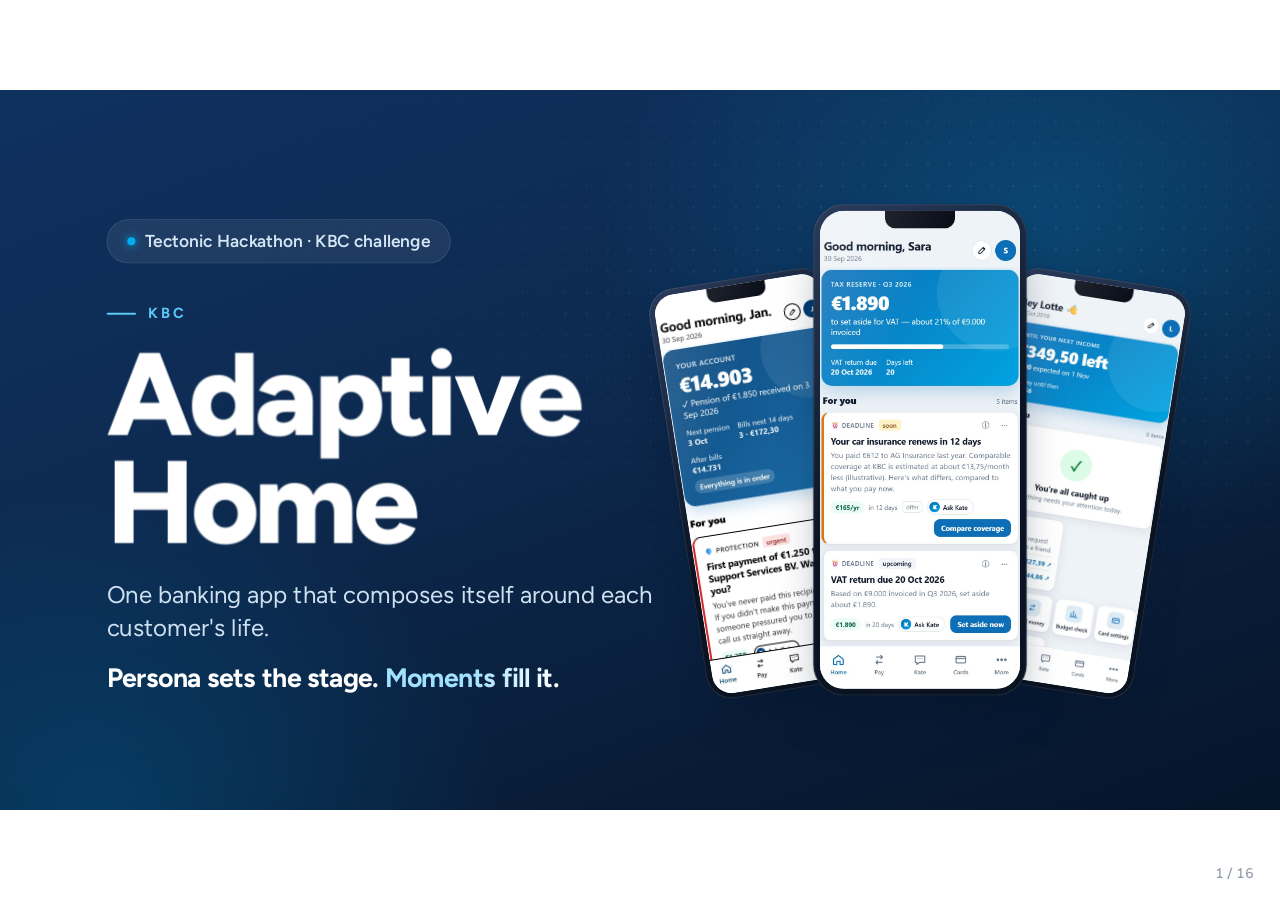
==== presentation/index.html @ 0b3cc066 "Add presentation deck Co-Authored-By: Claude Sonnet 5.5 <noreply@anthropic.com>" ====
<!doctype html>
<html lang="en">
<head>
<meta charset="utf-8">
<meta name="viewport" content="width=device-width, initial-scale=1">
<title>KBC Adaptive Home · Pitch</title>
<link rel="preconnect" href="https://fonts.googleapis.com">
<link rel="preconnect" href="https://fonts.gstatic.com" crossorigin>
<link href="https://fonts.googleapis.com/css2?family=Figtree:wght@400;500;600;700;800&display=swap" rel="stylesheet">
<style>
/* =====================================================================
   DESIGN TOKENS — change these first when re-theming the deck
   ===================================================================== */
@property --hue { syntax: '<number>'; inherits: true; initial-value: 265; }
:root {
  --bg: #07060d;
  --ink: #f5f3ff;
  --muted: #a6a1c2;
  --line: rgba(255,255,255,.10);
  --panel: rgba(255,255,255,.05);
  --accent: hsl(var(--hue) 95% 68%);
  --accent-2: hsl(calc(var(--hue) + 70) 95% 65%);
  --grad: linear-gradient(100deg, var(--accent), var(--accent-2));
  --display: 'Space Grotesk', 'Segoe UI', system-ui, sans-serif;
  --body: 'Inter', 'Segoe UI', system-ui, sans-serif;
  --ease: cubic-bezier(.16,1,.3,1);        /* expo-out: fast start, silky landing */
  --ease-io: cubic-bezier(.65,0,.35,1);
  --hue: 265;
  transition: --hue 1.4s var(--ease);
}
* { box-sizing: border-box; margin: 0; }
html, body { height: 100%; background: var(--bg); color: var(--ink); overflow: hidden; }
body { font-family: var(--body); -webkit-font-smoothing: antialiased; }

/* =====================================================================
   STAGE — fixed 1920×1080 canvas scaled to fit any screen/projector
   ===================================================================== */
.stage {
  position: absolute; left: 50%; top: 50%; width: 1920px; height: 1080px;
  transform: translate(-50%, -50%) scale(var(--s, 1)); transform-origin: center;
  overflow: hidden;
}

/* Ambient background: drifting aurora blobs + grid, tinted by --hue */
.bg { position: absolute; inset: 0; overflow: hidden; pointer-events: none; }
.blob { position: absolute; width: 1100px; height: 1100px; border-radius: 50%; filter: blur(40px); opacity: .55; mix-blend-mode: screen; }
.blob.b1 { background: radial-gradient(circle, hsl(var(--hue) 90% 55% / .7), transparent 62%); left: -250px; top: -350px; animation: drift1 22s ease-in-out infinite alternate; }
.blob.b2 { background: radial-gradient(circle, hsl(calc(var(--hue) + 70) 90% 55% / .55), transparent 62%); right: -300px; bottom: -400px; animation: drift2 26s ease-in-out infinite alternate; }
.blob.b3 { background: radial-gradient(circle, hsl(calc(var(--hue) - 50) 90% 60% / .35), transparent 60%); left: 40%; top: 30%; width: 800px; height: 800px; animation: drift3 30s ease-in-out infinite alternate; }
@keyframes drift1 { to { transform: translate(380px, 260px) scale(1.15); } }
@keyframes drift2 { to { transform: translate(-420px, -200px) scale(1.2); } }
@keyframes drift3 { to { transform: translate(-500px, 180px) scale(.8); } }
.grid-lines {
  position: absolute; inset: -2px;
  background-image: linear-gradient(var(--line) 1px, transparent 1px), linear-gradient(90deg, var(--line) 1px, transparent 1px);
  background-size: 96px 96px;
  mask-image: radial-gradient(ellipse at center, #000 20%, transparent 75%);
  opacity: .5;
}
.grain { position: absolute; inset: 0; opacity: .07; background-image: url("data:image/svg+xml,%3Csvg xmlns='http://www.w3.org/2000/svg' width='160' height='160'%3E%3Cfilter id='n'%3E%3CfeTurbulence type='fractalNoise' baseFrequency='.9' numOctaves='3'/%3E%3C/filter%3E%3Crect width='100%25' height='100%25' filter='url(%23n)'/%3E%3C/svg%3E"); }

/* =====================================================================
   SLIDES + SLIDE TRANSITIONS  (data-transition="zoom|slide|rise|flip|fade")
   ===================================================================== */
.slide {
  position: absolute; inset: 0; padding: 120px 160px;
  display: flex; flex-direction: column; justify-content: center;
  opacity: 0; visibility: hidden; pointer-events: none;
  transform: var(--future); filter: blur(8px);
  transition: opacity .9s var(--ease), transform 1.1s var(--ease), filter .9s var(--ease), visibility 0s linear 1.1s;
  --past: scale(.92); --future: scale(1.08);
}
.slide.past { transform: var(--past); }
.slide.active { opacity: 1; visibility: visible; pointer-events: auto; transform: none; filter: none; transition-delay: 0s; }
.slide[data-transition="slide"] { --past: translateX(-25%); --future: translateX(25%); }
.slide[data-transition="rise"]  { --past: translateY(-18%); --future: translateY(18%); }
.slide[data-transition="flip"]  { --past: perspective(2400px) rotateY(55deg); --future: perspective(2400px) rotateY(-55deg); }
.slide[data-transition="fade"]  { --past: none; --future: none; filter: none; }
.slide.center { align-items: center; text-align: center; }

/* =====================================================================
   ELEMENT ENTRANCES
   data-anim="up|down|left|right|zoom|pop|blur|flip|fade"   data-delay="ms"
   data-stagger="ms" on a parent staggers its direct children
   data-step="1..n" reveals on next key press (build steps)
   ===================================================================== */
[data-anim], [data-step] {
  transition: opacity .9s var(--ease), transform 1s var(--ease), filter .9s var(--ease);
  --from: translateY(50px);
}
[data-anim="up"]    { --from: translateY(70px); }
[data-anim="down"]  { --from: translateY(-70px); }
[data-anim="left"]  { --from: translateX(-110px); }
[data-anim="right"] { --from: translateX(110px); }
[data-anim="zoom"]  { --from: scale(.6); }
[data-anim="pop"]   { --from: scale(.3) rotate(-10deg); transition-timing-function: cubic-bezier(.34,1.56,.64,1); }
[data-anim="flip"]  { --from: perspective(900px) rotateX(75deg); transform-origin: 50% 100%; }
[data-anim="fade"]  { --from: none; }
[data-anim="blur"]  { --from: scale(1.15); --blur: blur(24px); }
.slide:not(.active) [data-anim], .slide:not(.active) [data-step], [data-step]:not(.shown) {
  opacity: 0; transform: var(--from); filter: var(--blur, none); transition-delay: 0ms;
}
.slide.active [data-anim] { transition-delay: calc(var(--d, 0ms) + 250ms); }
.slide.active [data-step].shown { transition-delay: var(--d, 0ms); }

/* data-split: per-letter cascade for hero headlines */
[data-split] .word { display: inline-block; white-space: nowrap; }
[data-split] .char { display: inline-block; }
.slide:not(.active) [data-split] .char { opacity: 0; }
.slide.active [data-split] .char { animation: charIn 1s var(--ease) both; animation-delay: calc(var(--i) * 32ms + var(--d, 0ms) + 250ms); }
@keyframes charIn { from { opacity: 0; transform: translateY(.6em) rotateX(-80deg) scale(.9); filter: blur(10px); } }

/* SVG line drawing: <svg class="draw"> paths with pathLength="1" */
.draw path, .draw line, .draw circle { stroke-dasharray: 1; stroke-dashoffset: 1; transition: stroke-dashoffset 1.8s var(--ease-io) calc(var(--d, 0ms) + 400ms); }
.slide.active .draw path, .slide.active .draw line, .slide.active .draw circle { stroke-dashoffset: 0; }

/* =====================================================================
   TYPOGRAPHY + COMPONENTS
   ===================================================================== */
h1, h2, h3, .mega { font-family: var(--display); letter-spacing: -.035em; line-height: .95; font-weight: 700; }
.mega { font-size: 230px; }
h1 { font-size: 150px; }
h2 { font-size: 104px; }
h3 { font-size: 44px; letter-spacing: -.02em; line-height: 1.1; }
.lead { font-size: 42px; line-height: 1.35; color: var(--muted); max-width: 1300px; margin-top: 40px; }
.kicker { font: 600 26px/1 var(--body); letter-spacing: .28em; text-transform: uppercase; color: var(--accent); margin-bottom: 40px; }
.grad { background: var(--grad); -webkit-background-clip: text; background-clip: text; color: transparent; }
.shine { background: linear-gradient(100deg, var(--accent) 20%, #fff 40%, var(--accent-2) 60%); background-size: 250% 100%; -webkit-background-clip: text; background-clip: text; color: transparent; animation: shine 5s linear infinite; }
@keyframes shine { to { background-position: -250% 0; } }
.chip { display: inline-flex; align-items: center; gap: 14px; padding: 16px 30px; border: 1px solid var(--line); border-radius: 999px; background: var(--panel); backdrop-filter: blur(10px); font-size: 26px; color: var(--muted); }
.chip .dot { width: 12px; height: 12px; border-radius: 50%; background: var(--accent); box-shadow: 0 0 20px var(--accent); animation: pulse 1.6s ease-in-out infinite; }
@keyframes pulse { 50% { transform: scale(.6); opacity: .5; } }
.row { display: flex; gap: 48px; margin-top: 80px; }
.card {
  flex: 1; padding: 56px 52px; border-radius: 36px; background: linear-gradient(160deg, rgba(255,255,255,.08), rgba(255,255,255,.02));
  border: 1px solid var(--line); backdrop-filter: blur(14px); position: relative; overflow: hidden;
}
.card .icon { font-size: 72px; margin-bottom: 36px; display: block; }
.card p { font-size: 30px; color: var(--muted); line-height: 1.4; margin-top: 18px; }
.card::after { content: ''; position: absolute; inset: 0; background: radial-gradient(600px circle at var(--mx, 50%) var(--my, 0%), hsl(var(--hue) 90% 70% / .16), transparent 45%); pointer-events: none; }
.stat { flex: 1; }
.stat .num { font: 700 150px/1 var(--display); letter-spacing: -.04em; }
.stat .label { font-size: 30px; color: var(--muted); margin-top: 20px; }
.float { animation: float 6s ease-in-out infinite; }
@keyframes float { 50% { transform: translateY(-22px); } }
.hint { position: absolute; bottom: 60px; left: 50%; transform: translateX(-50%); font-size: 22px; color: var(--muted); opacity: .6; letter-spacing: .1em; }
.hint kbd, .demo-side kbd { font: 600 20px var(--body); padding: 4px 12px; border-radius: 8px; border: 1px solid var(--line); background: var(--panel); }
.notes { display: none; }  /* presenter notes — shown in the N window only */

/* Chrome: progress bar + counter */
.progress { position: fixed; left: 0; bottom: 0; height: 4px; width: calc(var(--p, 0) * 100%); background: var(--grad); box-shadow: 0 0 18px var(--accent); transition: width .8s var(--ease); z-index: 10; }
.counter { position: fixed; right: 26px; bottom: 18px; font: 500 14px var(--body); color: var(--muted); opacity: .6; z-index: 10; font-variant-numeric: tabular-nums; }

/* =====================================================================
   DEMO: mock webshop inside a browser frame
   ===================================================================== */
.demo-layout { display: grid; grid-template-columns: 520px 1fr; gap: 80px; align-items: center; height: 100%; }
.demo-side h2 { font-size: 88px; }
.steps-list { list-style: none; padding: 0; margin: 56px 0; display: grid; gap: 22px; counter-reset: s; }
.steps-list li { counter-increment: s; font-size: 30px; color: var(--muted); display: flex; align-items: center; gap: 20px; transition: color .4s, transform .5s var(--ease); }
.steps-list li::before { content: counter(s); width: 50px; height: 50px; border-radius: 50%; display: grid; place-items: center; border: 1px solid var(--line); font-size: 22px; transition: all .4s; }
.steps-list li.on { color: var(--ink); transform: translateX(14px); }
.steps-list li.on::before { background: var(--grad); border-color: transparent; color: #000; box-shadow: 0 0 30px var(--accent); }
.steps-list li.done::before { content: '✓'; background: var(--panel); color: var(--accent); }
.demo-btns { display: flex; gap: 18px; }
.btn { font: 600 26px var(--body); padding: 20px 34px; border-radius: 18px; border: 1px solid var(--line); background: var(--panel); color: var(--ink); cursor: pointer; transition: transform .2s, background .2s; }
.btn:hover { transform: translateY(-2px); background: rgba(255,255,255,.1); }
.btn.primary { background: var(--grad); color: #0b0716; border: 0; }
.fake-cursor { position: absolute; left: 0; top: 0; width: 40px; height: 40px; z-index: 40; pointer-events: none; opacity: 0; transition: opacity .3s; filter: drop-shadow(0 6px 10px rgba(0,0,0,.35)); }
.fake-cursor.show { opacity: 1; }
.fake-cursor svg { transition: transform .12s; transform-origin: 6px 4px; }
.fake-cursor.press svg { transform: scale(.8); }
.ripple { position: absolute; width: 60px; height: 60px; margin: -30px 0 0 -30px; border-radius: 50%; border: 3px solid hsl(var(--hue) 90% 60%); z-index: 39; pointer-events: none; animation: ripple .6s var(--ease) forwards; }
@keyframes ripple { from { transform: scale(.2); opacity: 1; } to { transform: scale(1.6); opacity: 0; } }

/* Static mode (?static): final state, no motion — for screenshots / PDF export */
.static *, .static *::before, .static *::after { transition: none !important; animation: none !important; }
.static .shine { background: var(--grad); -webkit-background-clip: text; background-clip: text; }
@media (prefers-reduced-motion: reduce) {
  *, *::before, *::after { animation-duration: .01ms !important; animation-iteration-count: 1 !important; transition-duration: .2s !important; }
  .slide { filter: none; --past: none; --future: none; }
}
@media print {
  html, body { overflow: visible; height: auto; }
  .stage { position: relative; left: 0; top: 0; transform: none; }
  .progress, .counter, .bg { display: none; }
}

/* =====================================================================
   KBC ADAPTIVE HOME · deck theme
   KBC-inspired (not the brand): navy, cerulean, cyan on white. Calm, secure.
   Figtree from Google Fonts; falls back to Segoe UI offline.
   ===================================================================== */
:root {
  --navy: #0D2A50; --navy-2: #061429; --blue: #006A9E; --cyan: #00AEEF; --ice: #F2F8FC; --ice-2: #E6F2FA;
  --ok: #2E6B12; --warn: #B45309; --bad: #B3261E;
  --bg: #FFFFFF; --ink: #0D2A50; --muted: #4A5B70; --line: rgb(13 42 80 / .12); --panel: #F2F8FC;
  --accent: #006A9E; --accent-2: #00AEEF;
  --grad: linear-gradient(100deg, #0D2A50 0%, #006A9E 45%, #00AEEF 100%);
  --display: 'Figtree', 'Segoe UI Variable Display', 'Segoe UI', system-ui, sans-serif;
  --body: 'Figtree', 'Segoe UI Variable Text', 'Segoe UI', system-ui, sans-serif;
  --hue: 200;
}
body { background: #fff; }

/* ---------- ambient background (light slides) ---------- */
.blob { mix-blend-mode: normal; opacity: .6; }
.blob.b1 { background: radial-gradient(circle, hsl(var(--hue) 90% 88% / .9), transparent 62%); }
.blob.b2 { background: radial-gradient(circle, hsl(calc(var(--hue) + 12) 85% 90% / .8), transparent 62%); }
.blob.b3 { background: radial-gradient(circle, hsl(calc(var(--hue) - 12) 90% 93% / .6), transparent 60%); }
.grid-lines { background-image: radial-gradient(rgb(13 42 80 / .16) 1.4px, transparent 1.6px); background-size: 32px 32px; opacity: .55;
  mask-image: radial-gradient(ellipse at 70% 40%, #000 10%, transparent 70%); }
.grain { opacity: .025; }

/* ---------- dark act slides ---------- */
.slide.dark { color: #fff; --ink: #fff; --muted: #A9C1DB; --line: rgb(255 255 255 / .14); --panel: rgb(255 255 255 / .06);
  --accent: #5CC8F5; --accent-2: #00AEEF; --grad: linear-gradient(100deg, #ffffff 0%, #9fe1ff 45%, #00AEEF 100%);
  background:
    radial-gradient(1100px 760px at 82% 18%, rgb(0 174 239 / .22), transparent 62%),
    radial-gradient(1000px 800px at 8% 100%, rgb(0 106 158 / .35), transparent 60%),
    linear-gradient(160deg, #0F3160 0%, #0D2A50 40%, #061429 100%); }
.slide.dark::before { content: ''; position: absolute; inset: 0; pointer-events: none;
  background-image: radial-gradient(rgb(255 255 255 / .10) 1.4px, transparent 1.6px); background-size: 32px 32px;
  mask-image: radial-gradient(ellipse at 75% 30%, #000 5%, transparent 65%); }
.slide.dark .chip { background: rgb(255 255 255 / .07); color: #D6E6F5; }

/* ---------- type ---------- */
h1, h2, h3, h4, .mega { font-family: var(--display); letter-spacing: -.035em; font-weight: 800; }
.mega { font-size: 176px; line-height: .92; }
h1 { font-size: 140px; line-height: .95; }
h2 { font-size: 86px; line-height: 1.02; }
h3 { font-size: 38px; line-height: 1.12; letter-spacing: -.02em; font-weight: 700; }
h4 { font-size: 30px; line-height: 1.15; letter-spacing: -.015em; font-weight: 700; }
.lead { font-size: 36px; line-height: 1.38; margin-top: 32px; }
.lead b, .lead strong { color: var(--ink); font-weight: 700; }
.kicker { display: flex; align-items: center; gap: 18px; font: 700 22px/1 var(--body); letter-spacing: .22em; color: var(--accent); margin-bottom: 30px; }
.kicker::before { content: ''; width: 44px; height: 3px; border-radius: 2px; background: currentColor; }
.slide.center .kicker { justify-content: center; }
.shine { background: linear-gradient(100deg, var(--accent) 20%, #9fe1ff 40%, var(--accent-2) 60%); background-size: 250% 100%; -webkit-background-clip: text; background-clip: text; color: transparent; }
.slide.dark .shine { background: linear-gradient(100deg, #9fe1ff 20%, #fff 40%, #00AEEF 60%); background-size: 250% 100%; -webkit-background-clip: text; background-clip: text; animation: shine 5s linear infinite; }
.static .shine, .static .slide.dark .shine { animation: none; background: var(--grad); -webkit-background-clip: text; background-clip: text; }
.chip { background: #fff; color: var(--ink); backdrop-filter: none; font-weight: 600; }
.chip .dot { background: var(--cyan); box-shadow: 0 0 14px var(--cyan); }
.fine { font-size: 22px; color: var(--muted); }
.fine b { color: var(--ink); }
.progress { box-shadow: none; height: 5px; }
.counter { color: var(--muted); }

/* KBC question tag, top right */
.qtag { position: absolute; top: 56px; right: 150px; display: flex; align-items: center; gap: 12px; padding: 8px 20px 8px 8px; border-radius: 40px;
  background: var(--ice); border: 1px solid var(--line); font: 700 19px/1 var(--body); letter-spacing: .1em; text-transform: uppercase; color: var(--blue); }
.qtag b { background: var(--blue); color: #fff; border-radius: 30px; padding: 8px 14px; letter-spacing: .06em; }
.slide.dark .qtag { background: rgb(255 255 255 / .08); color: #CFE6F7; }
.slide.dark .qtag b { background: var(--cyan); color: var(--navy); }
.tag { display: inline-block; font: 700 17px/1 var(--body); letter-spacing: .14em; text-transform: uppercase; color: var(--blue); background: var(--ice); border: 1px solid var(--line); padding: 8px 12px; border-radius: 30px; vertical-align: middle; }
.tag.built { color: var(--ok); background: #EAF6E3; border-color: #CBE7BC; }
.tag.designed { color: #6B4A0B; background: #FFF4DB; border-color: #F3DDA8; }
.ph { border: 2px dashed #E0A93B !important; background: #FFF8E8 !important; color: #6B4A0B !important; }

/* ---------- line icons ---------- */
.ico { width: 76px; height: 76px; border-radius: 22px; background: var(--ice); color: var(--blue); display: grid; place-items: center; flex: none; }
.ico svg, .ic svg { width: 40px; height: 40px; fill: none; stroke: currentColor; stroke-width: 1.8; stroke-linecap: round; stroke-linejoin: round; }
.slide.dark .ico { background: rgb(0 174 239 / .14); color: #7FD6FF; }

/* ---------- device frame around real app screenshots ---------- */
.dev { --w: 300px; position: relative; flex: none; width: var(--w); height: calc(var(--w) * 2.2404 + var(--w) * .064);
  padding: calc(var(--w) * .032); border-radius: calc(var(--w) * .145); margin: 0;
  background: linear-gradient(145deg, #2A3C5C, #0A1322 55%); box-shadow: inset 0 0 0 1.5px rgb(255 255 255 / .10), 0 0 0 1px rgb(13 42 80 / .25),
  0 calc(var(--w) * .14) calc(var(--w) * .22) calc(var(--w) * -.08) rgb(6 20 41 / .55); }
.dev img { display: block; width: 100%; height: 100%; object-fit: cover; object-position: top; border-radius: calc(var(--w) * .112); background: #eef3f8; }
.dev::after { content: ''; position: absolute; inset: calc(var(--w) * .032); border-radius: calc(var(--w) * .112); pointer-events: none;
  background: linear-gradient(115deg, rgb(255 255 255 / .16), transparent 32%); }

/* ---------- 1. title ---------- */
.title-grid { display: grid; grid-template-columns: 1fr 760px; align-items: center; height: 100%; gap: 20px; }
.title-grid .lead { color: #CFE0F0; max-width: 820px; }
.tagline { margin-top: 26px; font: 700 40px/1.2 var(--display); letter-spacing: -.02em; color: #fff; }
.fan { position: relative; height: 860px; }
.fan-i { position: absolute; top: 50%; left: 50%; }
.fan-i .tilt { transform: translate(-50%, -50%) var(--r); }
.fan-i.f1 { --r: translate(-230px, 40px) rotate(-9deg); z-index: 1; }
.fan-i.f2 { --r: translate(230px, 40px) rotate(9deg); z-index: 1; }
.fan-i.f3 { --r: translate(0, -10px); z-index: 2; }
.fan-i.f1 .float { animation-delay: -2s; } .fan-i.f2 .float { animation-delay: -4s; }
.float { animation: float 7s ease-in-out infinite; }
@keyframes float { 50% { transform: translateY(-16px); } }

/* ---------- 2. hook: wall of identical phones that come alive ---------- */
.hook-head { display: flex; justify-content: space-between; align-items: flex-end; gap: 60px; }
.swap { display: grid; width: 600px; flex: none; }
.swap > * { grid-area: 1 / 1; margin: 0 0 8px; transition: opacity .6s var(--ease); }
.hook:has(.hook-b.shown) .hook-a { opacity: 0; }
.hook-b b { color: #fff; }
.wall { margin-top: 48px; display: grid; grid-template-columns: repeat(20, 62px); gap: 19px; justify-content: space-between; }
.mp { position: relative; display: block; height: 122px; border-radius: 13px; padding: 16px 7px 7px; border: 1.5px solid rgb(255 255 255 / .2); background: rgb(255 255 255 / .03); }
.mp b { display: block; height: 30px; border-radius: 6px; background: rgb(255 255 255 / .16); transition: height .7s var(--ease) var(--d), background .7s var(--ease) var(--d); }
.mp s { display: block; height: 8px; border-radius: 3px; margin-top: 7px; width: 100%; background: rgb(255 255 255 / .11); transition: width .7s var(--ease) var(--d), background .7s var(--ease) var(--d); }
.mp::after { content: ''; position: absolute; top: 5px; left: 50%; width: 14px; height: 4px; margin-left: -7px; border-radius: 2px; background: rgb(255 255 255 / .2); }
.hook:has(.hook-b.shown) .mp b { height: var(--h); background: var(--c); }
.hook:has(.hook-b.shown) .mp s:nth-of-type(1) { width: var(--w1); background: rgb(255 255 255 / .32); }
.hook:has(.hook-b.shown) .mp s:nth-of-type(2) { width: var(--w2); background: rgb(255 255 255 / .22); }
.hook:has(.hook-b.shown) .mp s:nth-of-type(3) { width: var(--w3); }
.mp.alert::before { content: ''; position: absolute; top: 12px; right: 5px; width: 9px; height: 9px; border-radius: 50%; background: #FF6B5E; opacity: 0; transition: opacity .4s var(--d); }
.hook:has(.hook-b.shown) .mp.alert::before { opacity: 1; }

/* ---------- 3. challenge ---------- */
.quote { position: relative; font: 800 70px/1.1 var(--display); letter-spacing: -.03em; max-width: 1560px; }
.quote::before { content: '\201C'; position: absolute; left: -110px; top: -46px; font: 700 240px/1 Georgia, 'Times New Roman', serif; line-height: 1; color: var(--cyan); opacity: .35; }
.quote cite { display: block; margin-top: 26px; font: 600 24px var(--body); letter-spacing: .02em; color: var(--muted); font-style: normal; }
.qrow { display: grid; grid-template-columns: repeat(5, 1fr); gap: 22px; margin-top: 64px; }
.qcard { background: #fff; border: 1px solid var(--line); border-radius: 22px; padding: 26px 26px 28px; box-shadow: 0 4px 16px rgb(13 42 80 / .06); }
.qcard b { display: inline-block; font: 800 20px/1 var(--body); color: #fff; background: var(--blue); border-radius: 12px; padding: 8px 11px; }
.qcard h4 { margin-top: 18px; }
.qcard p { margin-top: 8px; font-size: 22px; line-height: 1.35; color: var(--muted); }

/* ---------- 4. idea: annotated phone ---------- */
.idea { display: grid; grid-template-columns: 760px 1fr; align-items: center; height: 100%; }
.anno { position: relative; height: 810px; }
.callout { position: absolute; left: 450px; width: 420px; display: flex; flex-direction: column; justify-content: center; }
.callout .bk { position: absolute; left: -84px; top: 0; bottom: 0; width: 26px; border: 3px solid var(--cyan); border-left: 0; border-radius: 0 12px 12px 0;
  clip-path: inset(0 100% 0 0); transition: clip-path .8s var(--ease-io) .15s; }
.callout .bk::after { content: ''; position: absolute; left: 100%; top: 50%; width: 36px; height: 3px; margin-top: -1.5px; background: var(--cyan); }
.callout.shown .bk, .static .callout .bk { clip-path: inset(0 -60px 0 0); }
.callout .lbl { font: 700 18px/1 var(--body); letter-spacing: .2em; text-transform: uppercase; color: var(--cyan); }
.callout h3 { margin-top: 12px; font-size: 44px; }
.callout p { margin-top: 12px; font-size: 27px; line-height: 1.38; color: var(--muted); }

/* ---------- 5. signals ---------- */
.sig-head, .sig-row { display: grid; grid-template-columns: 110px 520px 64px 330px 64px 1fr; align-items: center; }
.sig-head { margin-top: 44px; font: 700 17px/1 var(--body); letter-spacing: .18em; text-transform: uppercase; color: var(--muted); }
.sig-rows { display: grid; gap: 16px; margin-top: 18px; }
.sig-row { height: 88px; }
.who { font: 700 20px/1 var(--body); color: var(--muted); }
.txn { height: 76px; display: flex; align-items: center; gap: 18px; padding: 0 24px; background: #fff; border: 1px solid var(--line); border-radius: 18px; box-shadow: 0 3px 12px rgb(13 42 80 / .06); font-size: 24px; }
.txn b { font-weight: 700; white-space: nowrap; overflow: hidden; text-overflow: ellipsis; }
.txn .amt { margin-left: auto; font-weight: 700; font-variant-numeric: tabular-nums; white-space: nowrap; }
.txn .amt.in { color: var(--ok); } .txn .amt.neg { color: var(--navy); }
.txn small { font-size: 19px; color: var(--muted); white-space: nowrap; }
.arrow { width: 64px; height: 20px; overflow: visible; }
.arrow path { fill: none; stroke: var(--cyan); stroke-width: 2.5; stroke-linecap: round; stroke-linejoin: round; }
.sig { height: 60px; display: flex; align-items: center; gap: 12px; padding: 0 20px; border-radius: 30px; background: var(--ice-2); color: var(--blue); font: 700 22px/1.1 var(--body); }
.sig::before { content: ''; width: 10px; height: 10px; border-radius: 50%; background: var(--cyan); flex: none; }
.onscr { height: 76px; display: flex; align-items: center; gap: 14px; padding: 0 22px; border-radius: 18px; background: var(--navy); color: #fff; font: 700 23px/1.2 var(--display); }
.stg { flex: none; font: 800 14px/1 var(--body); letter-spacing: .1em; text-transform: uppercase; padding: 7px 10px; border-radius: 20px; background: #E0F2FE; color: #075985; }
.stg.soon { background: #FEF3C7; color: #92400E; } .stg.urgent { background: #FEE2E2; color: #991B1B; } .stg.early { background: #E0F2FE; color: #075985; }
.stg.persona { background: rgb(0 174 239 / .2); color: #BDE9FF; }
.stg.info { background: #F1F5F9; color: #475569; }

/* ---------- 6. recognise ---------- */
.rec { display: grid; grid-template-columns: 1fr 380px; gap: 90px; align-items: center; height: 100%; }
.pmix { margin-top: 56px; display: grid; gap: 40px; }
.pm-row { display: grid; grid-template-columns: 1fr 170px; align-items: end; gap: 30px; }
.pm-name { font: 800 42px/1 var(--display); letter-spacing: -.02em; }
.pm-ev { font-size: 22px; color: var(--muted); margin-top: 10px; }
.pbar { grid-column: 1 / -1; height: 26px; border-radius: 14px; background: var(--ice); border: 1px solid var(--line); overflow: hidden; margin-top: -14px; }
.pbar i { display: block; height: 100%; width: 0; border-radius: 14px; background: linear-gradient(90deg, #006A9E, #00AEEF); transition: width 1.8s var(--ease) calc(var(--d, 0ms) + 600ms); }
.slide.active .pbar i { width: var(--w); }
.pm-pct { font: 800 96px/.9 var(--display); letter-spacing: -.04em; text-align: right; }
.inputs { display: grid; grid-template-columns: repeat(3, 1fr); gap: 20px; margin-top: 56px; }
.inputs div { border-top: 3px solid var(--cyan); padding-top: 16px; }
.inputs b { display: block; font: 800 26px/1.1 var(--display); }
.inputs span { display: block; margin-top: 8px; font-size: 21px; line-height: 1.35; color: var(--muted); }

/* ---------- 7. one life ---------- */
.life { position: relative; margin-top: 46px; }
.life-row { display: flex; justify-content: space-between; }
.era { width: 232px; display: flex; flex-direction: column; align-items: center; text-align: center; }
.era .yr { position: relative; margin-bottom: 26px; }
.era .yr b { display: block; font: 800 40px/1 var(--display); letter-spacing: -.03em; }
.era .yr span { display: block; margin-top: 6px; font-size: 20px; font-weight: 600; color: #9FE1FF; }
.era .mix { margin-top: 22px; font-size: 18px; font-weight: 700; color: #CFE0F0; background: rgb(255 255 255 / .07); border: 1px solid rgb(255 255 255 / .12); padding: 8px 14px; border-radius: 30px; white-space: nowrap; }
.lifeline { position: absolute; left: 116px; right: 116px; top: 82px; height: 4px; width: calc(100% - 232px); overflow: visible; }
.lifeline line { stroke: rgb(0 174 239 / .55); stroke-width: 3; stroke-dasharray: 1; }
.era .yr::after { content: ''; position: absolute; left: 50%; bottom: -21px; width: 14px; height: 14px; margin-left: -7px; border-radius: 50%; background: var(--cyan); box-shadow: 0 0 0 6px rgb(0 174 239 / .2); }

/* ---------- 8. right moment ---------- */
.moment { position: relative; height: 470px; margin-top: 20px; }
.track { position: absolute; left: 0; right: 0; top: 300px; height: 16px; }
.seg { position: absolute; top: 0; height: 16px; border-radius: 8px; }
.seg.early { left: 70px; width: 890px; background: #7CC8EE; }
.seg.soon { left: 976px; width: 300px; background: #F2B544; }
.seg.urgent { left: 1292px; width: 104px; background: #E5484D; }
.seg.expired { left: 1412px; width: 208px; background: repeating-linear-gradient(90deg, #C6D2DE 0 14px, transparent 14px 24px); }
.seg-l { position: absolute; top: 40px; font: 700 22px/1.2 var(--body); color: var(--ink); }
.seg-l small { display: block; font-weight: 500; font-size: 19px; color: var(--muted); margin-top: 4px; }
.due { position: absolute; left: 1404px; top: -26px; width: 2px; height: 68px; background: var(--navy); }
.due span { position: absolute; top: -32px; left: 50%; transform: translateX(-50%); white-space: nowrap; font: 700 19px/1 var(--body); color: var(--navy); }
.mcard { position: absolute; top: 0; left: var(--x); width: 500px; margin-left: -250px; padding: 22px 26px 24px; background: #fff; border: 1px solid var(--line); border-left: 6px solid #F2B544;
  border-radius: 20px; box-shadow: 0 20px 50px -20px rgb(13 42 80 / .35); transition: left 1.2s var(--ease), border-color .6s; --x: 1103px; }
.mcard::after { content: ''; position: absolute; left: 50%; bottom: -12px; width: 22px; height: 22px; margin-left: -11px; background: #fff; transform: rotate(45deg); border-right: 1px solid var(--line); border-bottom: 1px solid var(--line); }
.mcard .top { display: flex; gap: 12px; align-items: center; font: 700 17px var(--body); color: var(--muted); letter-spacing: .08em; }
.mcard h4 { margin-top: 12px; font-size: 28px; }
.mcard p { margin-top: 8px; font-size: 20px; line-height: 1.4; color: var(--muted); }
.mcard .eur { color: var(--ok); font-weight: 800; letter-spacing: 0; }
.mcard .v2 { display: none; }
.slide:has(.mv.shown) .mcard { --x: 1350px; border-left-color: #E5484D; }
.slide:has(.mv.shown) .mcard .v1 { display: none; }
.slide:has(.mv.shown) .mcard .v2 { display: inline; }
.rank { display: flex; align-items: center; gap: 30px; margin-top: 10px; }
.formula { font: 600 27px/1.4 var(--body); padding: 20px 30px; border-radius: 20px; background: var(--ice); border: 1px solid var(--line); }
.formula b { color: var(--blue); }
.rules { display: flex; gap: 14px; flex-wrap: wrap; }
.rules span { font: 700 21px/1 var(--body); padding: 14px 20px; border-radius: 30px; background: var(--navy); color: #fff; }

/* ---------- 9. demo ---------- */
.demo-layout { display: grid; grid-template-columns: 440px 1fr; gap: 50px; align-items: center; height: 100%; }
.demo-side h2 { font-size: 76px; }
.steps-list { list-style: none; padding: 0; margin: 44px 0; display: grid; gap: 18px; counter-reset: s; }
.steps-list li { font-size: 27px; }
.steps-list li.on::before { background: #006A9E; color: #fff; box-shadow: 0 0 0 6px rgb(0 174 239 / .18); border-color: transparent; }
.steps-list li.done::before { color: #006A9E; }
.steps-list li.on.done::before { color: #fff; }
.btn { background: #fff; font-family: var(--body); white-space: nowrap; display: inline-flex; align-items: center; gap: 12px; }
.btn:hover { background: var(--ice); }
.btn.primary { background: #006A9E; color: #fff; }
.btn.primary kbd { color: #fff; background: rgb(255 255 255 / .15); border-color: rgb(255 255 255 / .45); }
.demo-app { position: relative; height: 900px; display: flex; align-items: center; justify-content: flex-end; gap: 56px; font-family: var(--body); }
.ctrl { width: 540px; background: #fff; border: 1px solid var(--line); border-radius: 28px; box-shadow: 0 30px 80px -40px rgb(13 42 80 / .35); padding: 32px 36px; }
.ctrl .lbl { font: 700 15px/1 var(--body); letter-spacing: .16em; text-transform: uppercase; color: var(--muted); margin: 0 0 12px; }
.segc { display: flex; gap: 10px; margin-bottom: 26px; }
.segc button { flex: 1; font: 700 21px var(--body); padding: 13px 8px; border-radius: 14px; border: 1px solid var(--line); background: var(--ice); color: var(--ink); cursor: pointer; transition: background .3s, color .3s; }
.segc button.on { background: var(--navy); color: #fff; border-color: transparent; }
.asof { display: flex; justify-content: space-between; align-items: baseline; }
.asof b { font: 800 34px/1 var(--display); letter-spacing: -.02em; }
.tt { position: relative; height: 72px; margin: 14px 22px 24px; transition: opacity .4s; --x: 0%; }
.tt .track2 { position: absolute; left: 0; right: 0; top: 20px; height: 6px; border-radius: 3px; background: #D3E3EE; }
.tt .fill { position: absolute; left: 0; top: 20px; height: 6px; border-radius: 3px; background: linear-gradient(90deg, #006A9E, #00AEEF); width: var(--x); transition: width .7s var(--ease); }
.tt .thumb { position: absolute; top: 9px; left: var(--x); width: 28px; height: 28px; margin-left: -14px; border-radius: 50%; background: #fff; border: 4px solid #006A9E; box-shadow: 0 4px 12px rgb(13 42 80 / .25); transition: left .7s var(--ease); pointer-events: none; }
.tt .yr { position: absolute; top: 0; width: 76px; height: 72px; margin-left: -38px; padding-top: 42px; border: 0; background: none; font: 600 17px var(--body); color: var(--muted); cursor: pointer; white-space: nowrap; }
.tt .yr.on { color: var(--ink); font-weight: 800; }
.tt.off { opacity: .3; pointer-events: none; }
.mixrow { display: grid; grid-template-columns: 200px 1fr 58px; gap: 14px; align-items: center; font-size: 19px; margin-bottom: 10px; transition: opacity .5s; }
.mixrow.zero { opacity: .32; }
.mixrow .bar { height: 12px; border-radius: 6px; background: var(--ice); overflow: hidden; }
.mixrow .bar i { display: block; height: 100%; width: 0; border-radius: 6px; background: linear-gradient(90deg, #006A9E, #00AEEF); transition: width .8s var(--ease); }
.mixrow b { text-align: right; font-variant-numeric: tabular-nums; }
.reason { margin-top: 20px; font-size: 20px; line-height: 1.45; color: var(--ink); border-left: 4px solid var(--cyan); background: var(--ice); padding: 14px 18px; border-radius: 0 12px 12px 0; min-height: 110px; }
.reason b { color: var(--blue); }
.screenbox { position: relative; }
.screenbox .dev img { position: absolute; inset: calc(var(--w) * .032); width: calc(100% - var(--w) * .064); height: calc(100% - var(--w) * .064); transition: opacity .55s var(--ease), transform .7s var(--ease); }
.screenbox .dev img.out { opacity: 0; transform: scale(.985); }
.hot { position: absolute; width: 62px; height: 62px; margin: -31px 0 0 -31px; border-radius: 50%; border: 0; background: none; cursor: pointer; z-index: 3; display: none; }
.hot.on { display: block; }
.hot::after { content: ''; position: absolute; inset: 8px; border-radius: 50%; border: 3px solid var(--cyan); animation: hotpulse 1.8s ease-out infinite; }
@keyframes hotpulse { 0% { transform: scale(.6); opacity: .9; } 100% { transform: scale(1.5); opacity: 0; } }
.touring .hot::after { display: none; }
.fake-cursor { z-index: 40; }
.ripple { border-color: var(--cyan); z-index: 41; }

/* ---------- 10. guide ---------- */
.guide { display: grid; grid-template-columns: 330px 1fr 330px; gap: 70px; align-items: center; margin-top: 30px; }
.guide .dev { --w: 300px; margin: 0 auto; }
.gpoints { display: grid; gap: 40px; }
.gp { display: grid; grid-template-columns: 76px 1fr; gap: 26px; align-items: start; }
.gp h3 { font-size: 36px; }
.gp p { margin-top: 8px; font-size: 25px; line-height: 1.4; color: var(--muted); }
.tl { transform: rotate(-4deg); } .tr { transform: rotate(4deg); }

/* ---------- 11. channels ---------- */
.hub { position: relative; height: 640px; margin-top: 30px; }
.hub svg.links { position: absolute; inset: 0; width: 100%; height: 100%; overflow: visible; }
.hub svg.links path { fill: none; stroke: #9CCFEA; stroke-width: 3; stroke-linecap: round; }
.hub svg.links path.dash { stroke-dasharray: .012 .012; }
.core { position: absolute; left: 50%; top: 50%; width: 520px; transform: translate(-50%, -50%); padding: 34px 38px; border-radius: 28px; background: var(--navy); color: #fff; text-align: center;
  box-shadow: 0 30px 70px -30px rgb(13 42 80 / .6); }
.core h3 { font-size: 40px; }
.core p { margin-top: 10px; font-size: 22px; color: #A9C1DB; }
.core .fields { display: flex; flex-wrap: wrap; justify-content: center; gap: 8px; margin-top: 18px; }
.core .fields span { font: 700 17px/1 var(--body); padding: 8px 12px; border-radius: 20px; background: rgb(0 174 239 / .18); color: #BDE9FF; }
.node { position: absolute; width: 410px; padding: 22px 24px; border-radius: 22px; background: #fff; border: 1px solid var(--line); box-shadow: 0 10px 30px -14px rgb(13 42 80 / .3); display: grid; grid-template-columns: 64px 1fr; gap: 18px; align-items: start; }
.node .ico { width: 64px; height: 64px; border-radius: 18px; }
.node .ico svg { width: 34px; height: 34px; }
.node h4 { font-size: 27px; display: flex; align-items: center; gap: 10px; flex-wrap: wrap; }
.node p { margin-top: 6px; font-size: 20px; line-height: 1.35; color: var(--muted); }
.node .tag { font-size: 13px; padding: 6px 9px; }
.n1 { left: 0; top: 20px; } .n2 { left: 0; bottom: 20px; } .n3 { right: 0; top: 20px; } .n4 { right: 0; bottom: 20px; } .n5 { left: 50%; bottom: -30px; transform: translateX(-50%); }

/* ---------- 12. security ---------- */
.secgrid { display: grid; grid-template-columns: repeat(3, 1fr); gap: 24px; margin-top: 56px; }
.sec { padding: 28px 30px 30px; border-radius: 24px; background: rgb(255 255 255 / .05); border: 1px solid rgb(255 255 255 / .12); }
.sec .ico { margin-bottom: 22px; }
.sec h3 { font-size: 32px; }
.sec p { margin-top: 10px; font-size: 22px; line-height: 1.42; color: #B9CEE3; }
.audit { align-self: flex-start; display: inline-flex; align-items: center; gap: 14px; margin-top: 40px; padding: 14px 26px; border-radius: 40px; font: 700 23px/1 var(--body); }

/* ---------- 13. scale ---------- */
.pipe { display: grid; grid-template-columns: 1fr 70px 1fr 70px 1fr 70px 1fr; align-items: stretch; margin-top: 50px; }
.pipe .st { padding: 26px 26px 28px; border-radius: 22px; background: #fff; border: 1px solid var(--line); box-shadow: 0 6px 20px -10px rgb(13 42 80 / .25); }
.pipe .st.key { background: var(--navy); color: #fff; border-color: transparent; }
.pipe .st.key p { color: #A9C1DB; }
.pipe .st span { font: 700 16px/1 var(--body); letter-spacing: .18em; text-transform: uppercase; color: var(--cyan); }
.pipe .st h4 { margin-top: 12px; font-size: 29px; }
.pipe .st p { margin-top: 8px; font-size: 20px; line-height: 1.38; color: var(--muted); }
.pipe svg { align-self: center; width: 70px; height: 24px; overflow: visible; }
.pipe svg path { fill: none; stroke: var(--cyan); stroke-width: 3; stroke-linecap: round; stroke-linejoin: round; }
.scale-bottom { display: grid; grid-template-columns: 1.15fr 1fr; gap: 70px; margin-top: 56px; align-items: start; }
.stats3 { display: grid; grid-template-columns: repeat(3, 1fr); gap: 30px; }
.stat .num { font: 800 84px/1 var(--display); letter-spacing: -.045em; white-space: nowrap; }
.stat .label { font-size: 22px; line-height: 1.35; color: var(--muted); margin-top: 14px; }

/* bar charts (single series, one hue, sorted; hover = row highlight + tooltip) */
.chart h4 { font-size: 24px; }
.chart .sub { font-size: 18px; color: var(--muted); margin-top: 4px; }
.bars { display: grid; gap: 9px; margin-top: 18px; }
.brow { display: grid; grid-template-columns: 200px 1fr 60px; gap: 14px; align-items: center; font-size: 19px; position: relative; }
.brow .t { color: var(--ink); white-space: nowrap; }
.brow .b { height: 20px; }
.brow .b i { display: block; height: 100%; width: 0; border-radius: 0 4px 4px 0; background: #1A7FB8; transition: width 1.4s var(--ease) calc(var(--d, 0ms) + 500ms), background .2s; }
.slide.active .brow .b i { width: var(--w); }
.brow .v { text-align: right; font-weight: 700; font-variant-numeric: tabular-nums; color: var(--ink); }
.brow:hover .b i { background: var(--navy); }
.brow:hover::after { content: attr(data-tip); position: absolute; right: 70px; top: -38px; background: var(--navy); color: #fff; font-size: 16px; padding: 7px 11px; border-radius: 8px; white-space: nowrap; pointer-events: none; }

/* ---------- 14. proof ---------- */
.proof { display: grid; grid-template-columns: 1fr 760px; gap: 80px; margin-top: 50px; align-items: start; }
.metrics { display: grid; grid-template-columns: 1fr 1fr; gap: 26px; }
.metric { padding: 28px 30px; border-radius: 22px; background: #fff; border: 1px solid var(--line); box-shadow: 0 6px 20px -12px rgb(13 42 80 / .25); }
.metric .num { font: 800 84px/1 var(--display); letter-spacing: -.04em; }
.metric .label { margin-top: 10px; font-size: 21px; line-height: 1.35; color: var(--muted); }
.metric.wide { grid-column: 1 / -1; display: flex; align-items: center; gap: 30px; }
.metric.wide .label { margin-top: 0; }

/* ---------- 15. next ---------- */
.road { display: grid; grid-template-columns: repeat(4, 1fr); gap: 28px; margin-top: 64px; }
.road .card { padding: 40px 36px; border-radius: 24px; }
.road .when { font: 700 18px/1 var(--body); letter-spacing: .18em; text-transform: uppercase; color: var(--blue); margin-bottom: 20px; }
.road .card h3 { font-size: 34px; }
.road .card p { font-size: 24px; margin-top: 12px; }
.card { background: #fff; border: 1px solid var(--line); box-shadow: 0 6px 20px -12px rgb(13 42 80 / .25); backdrop-filter: none; }
.card::after { background: radial-gradient(600px circle at var(--mx, 50%) var(--my, 0%), rgb(0 174 239 / .10), transparent 45%); }

/* ---------- 16. close ---------- */
.close-row { display: flex; justify-content: center; gap: 34px; margin-top: 60px; }
.close-row .dev { --w: 150px; }
.close-row > div:nth-child(odd) .dev { transform: translateY(24px); }

.mnote { position: absolute; left: 0; top: 0; width: 860px; margin: 0; font-size: 32px; color: var(--muted); }

</style>
</head>
<body>
<div class="stage" id="stage">
  <div class="bg"><div class="blob b1"></div><div class="blob b2"></div><div class="blob b3"></div><div class="grid-lines"></div><div class="grain"></div></div>
  <!-- ============================ 1. TITLE ============================ -->
  <section class="slide dark" data-hue="200" data-transition="zoom" data-title="Title">
    <div class="title-grid">
      <div>
        <div class="chip" data-anim="down"><span class="dot"></span>Tectonic Hackathon · KBC challenge</div>
        <p class="kicker" data-anim="fade" data-delay="200" style="margin-top:64px">KBC</p>
        <h1 class="mega" data-split>Adaptive Home</h1>
        <p class="lead" data-anim="up" data-delay="900">One banking app that composes itself around each customer's life.</p>
        <p class="tagline" data-anim="up" data-delay="1100">Persona sets the stage. <span class="shine">Moments fill it.</span></p>
      </div>
      <div class="fan">
        <div class="fan-i f1" data-anim="up" data-delay="700"><div class="tilt"><div class="float"><figure class="dev" style="--w:270px"><img src="[data-uri]" alt="Jan's home screen"></figure></div></div></div>
        <div class="fan-i f2" data-anim="up" data-delay="850"><div class="tilt"><div class="float"><figure class="dev" style="--w:270px"><img src="[data-uri]" alt="Lotte's home screen as a student"></figure></div></div></div>
        <div class="fan-i f3" data-anim="up" data-delay="500"><div class="tilt"><div class="float"><figure class="dev" style="--w:320px"><img src="[data-uri]" alt="Sara's home screen"></figure></div></div></div>
      </div>
    </div>
    <aside class="notes">Three real screens from our running app, three different customers. Let the name land.
"Does your banking app know who you are?"</aside>
  </section>

  <!-- ============================ 2. HOOK ============================ -->
  <section class="slide dark hook" data-hue="205" data-transition="rise" data-title="Hook" style="padding-top:100px">
    <p class="kicker" data-anim="fade">Today</p>
    <div class="hook-head">
      <h2 data-anim="up" data-delay="100" style="font-size:96px"><span class="grad"><span data-count="2.3" data-decimals="1">0</span> million</span> customers.<br>One home screen.</h2>
      <div class="swap">
        <p class="lead hook-a" data-anim="fade" data-delay="600">A student, a freelancing mum and a 71-year-old pensioner all open the <b style="color:#fff">same app</b>.</p>
        <p class="lead hook-b" data-step="1">What if every one of them got <b>their own</b>, without anyone designing 2.3 million screens?</p>
      </div>
    </div>
    <div class="wall" data-wall data-anim="fade" data-delay="300"></div>
    <aside class="notes">KBC's brief names 2.3 million customers. Let the counter run.
Everyone gets the same grey screen.
Press → : every phone comes alive with its own layout. "What if each of them got their own, without anyone designing 2.3 million screens?"</aside>
  </section>

  <!-- ============================ 3. CHALLENGE ============================ -->
  <section class="slide" data-hue="200" data-title="The challenge">
    <p class="kicker" data-anim="left">The KBC challenge</p>
    <blockquote class="quote" data-anim="up" data-delay="100">Imagine a future where KBC perfectly understands what customers need and responds at <span class="grad">exactly the right moment.</span>
      <cite>KBC, Tectonic Hackathon brief</cite></blockquote>
    <div class="qrow" data-stagger="110">
      <div class="qcard" data-anim="up"><b>Q1</b><h4>Signals</h4><p>What tells us what a customer needs?</p></div>
      <div class="qcard" data-anim="up"><b>Q2</b><h4>Recognise</h4><p>Situation, behaviour and intent</p></div>
      <div class="qcard" data-anim="up"><b>Q3</b><h4>Adapt</h4><p>Experiences that adapt by themselves</p></div>
      <div class="qcard" data-anim="up"><b>Q4</b><h4>Channels</h4><p>Across products, services, channels</p></div>
      <div class="qcard" data-anim="up"><b>Q5</b><h4>Millions</h4><p>Impact for 2.3M at the same time</p></div>
    </div>
    <p class="fine" data-step="1" style="margin-top:36px; font-size:26px">One working proof of concept answers all five. <b>Watch for the Q tags.</b></p>
    <aside class="notes">KBC asked five questions and wants "not a feature, but a new way to understand, support and guide". Our deck follows that: understand, support, guide.
Press → : we answer all five; each slide carries its Q tag.</aside>
  </section>

  <!-- ============================ 4. IDEA ============================ -->
  <section class="slide" data-hue="195" data-transition="flip" data-title="Our answer">
    <div class="idea">
      <div>
        <p class="kicker" data-anim="left">Our answer</p>
        <h2 data-anim="up" data-delay="100" style="font-size:96px">Persona sets<br>the stage.<br><span class="grad">Moments fill it.</span></h2>
        <p class="lead" data-anim="up" data-delay="300">Nobody designed the home screen you see. <b>The engine composed it</b> from signals in your own transactions.</p>
      </div>
      <div class="anno" data-anim="right" data-delay="200">
        <figure class="dev" style="--w:350px"><img src="[data-uri]" alt="Lotte's home screen in 2026"></figure>
        <div class="callout" data-step="1" style="top:105px; height:192px">
          <i class="bk"></i>
          <span class="lbl">The stage</span><h3>Adaptive layout</h3><p>Who you are. Your persona mix picks the hero, the tiles, density and tone.</p>
        </div>
        <div class="callout" data-step="2" style="top:318px; height:404px">
          <i class="bk"></i>
          <span class="lbl">The moments</span><h3>For You feed</h3><p>What is happening now. Ranked, explained, time-bound cards. <b style="color:var(--ink)">And it ends.</b></p>
        </div>
      </div>
    </div>
    <aside class="notes">This is Lotte's real screen today.
Press → : the stage. Her persona mix (59% freelancer, 41% young family) picked a tax-reserve hero, business tone, compact density.
Press → : the moments. A short feed of time-bound cards, ranked by value to her, that ends with "You're all caught up".</aside>
  </section>

  <!-- ============================ 5. SIGNALS (Q1) ============================ -->
  <section class="slide" data-hue="200" data-title="Signals" style="padding-top:96px">
    <p class="kicker" data-anim="left">Understand</p>
    <div class="qtag" data-anim="fade"><b>Q1</b>Signals</div>
    <h2 data-anim="up" data-delay="100">Signals KBC <span class="grad">already has.</span></h2>
    <div class="sig-head" data-anim="fade" data-delay="300"><span></span><span>In your transactions</span><span></span><span>Signal</span><span></span><span>On your screen</span></div>
    <div class="sig-rows" data-stagger="170">
      <div class="sig-row" data-anim="left"><span class="who">Sara</span><div class="txn"><b>AG Insurance</b><small>12 Oct 2025</small><span class="amt neg">−€612</span></div><svg class="arrow draw"><path pathLength="1" d="M8 10 H56 M48 3 L56 10 L48 17"/></svg><span class="sig">Yearly recurring payment</span><svg class="arrow draw"><path pathLength="1" d="M8 10 H56 M48 3 L56 10 L48 17"/></svg><div class="onscr"><span class="stg soon">soon</span>Car insurance renews in 12 days</div></div>
      <div class="sig-row" data-anim="left"><span class="who">Lotte</span><div class="txn"><b>Bright Agency</b><small>invoice</small><span class="amt in">+€7.150</span></div><svg class="arrow draw"><path pathLength="1" d="M8 10 H56 M48 3 L56 10 L48 17"/></svg><span class="sig">Income from 4 clients</span><svg class="arrow draw"><path pathLength="1" d="M8 10 H56 M48 3 L56 10 L48 17"/></svg><div class="onscr"><span class="stg persona">persona</span>Freelancer 59%</div></div>
      <div class="sig-row" data-anim="left"><span class="who">Lotte</span><div class="txn"><b>Groeipakket</b><small>monthly</small><span class="amt in">+€178</span></div><svg class="arrow draw"><path pathLength="1" d="M8 10 H56 M48 3 L56 10 L48 17"/></svg><span class="sig">Government flow</span><svg class="arrow draw"><path pathLength="1" d="M8 10 H56 M48 3 L56 10 L48 17"/></svg><div class="onscr"><span class="stg persona">persona</span>Young family 41%</div></div>
      <div class="sig-row" data-anim="left"><span class="who">Lotte</span><div class="txn"><b>Notary payment</b><small>15 Mar 2022</small><span class="amt neg">new home</span></div><svg class="arrow draw"><path pathLength="1" d="M8 10 H56 M48 3 L56 10 L48 17"/></svg><span class="sig">Life event: new home</span><svg class="arrow draw"><path pathLength="1" d="M8 10 H56 M48 3 L56 10 L48 17"/></svg><div class="onscr"><span class="stg info">milestone</span>New home, new bills</div></div>
      <div class="sig-row" data-anim="left"><span class="who">Jan</span><div class="txn"><b>Tech Support Services BV</b><span class="amt neg">−€1.250</span></div><svg class="arrow draw"><path pathLength="1" d="M8 10 H56 M48 3 L56 10 L48 17"/></svg><span class="sig">Anomaly: new payee</span><svg class="arrow draw"><path pathLength="1" d="M8 10 H56 M48 3 L56 10 L48 17"/></svg><div class="onscr"><span class="stg urgent">urgent</span>Was this you?</div></div>
    </div>
    <p class="fine" data-step="1" style="margin-top:30px; font-size:25px"><b>First-party only:</b> no scraping, no social media. Every signal becomes plain-language evidence the customer can see.</p>
    <aside class="notes">All five rows are real outputs of our engine on our synthetic demo customers.
Income pattern, recurring payments, life events, government flows, anomalies: KBC already has all of this in its own transaction data.
Press → : and every signal doubles as evidence for "Why am I seeing this?".</aside>
  </section>

  <!-- ============================ 6. RECOGNISE (Q2) ============================ -->
  <section class="slide" data-hue="195" data-transition="rise" data-title="Recognise">
    <div class="qtag" data-anim="fade"><b>Q2</b>Recognise</div>
    <div class="rec">
      <div>
        <p class="kicker" data-anim="left">Understand</p>
        <h2 data-anim="up" data-delay="100">Sara is not a <span class="grad">segment</span>.</h2>
        <div class="pmix" data-stagger="250">
          <div class="pm-row" data-anim="up">
            <div><div class="pm-name">Freelancer</div><div class="pm-ev">Income from 7 clients · 96% of income from invoices · quarterly VAT</div></div>
            <div class="pm-pct grad"><span data-count="59" data-suffix="%">0</span></div>
            <div class="pbar"><i style="--w:59%"></i></div>
          </div>
          <div class="pm-row" data-anim="up">
            <div><div class="pm-name">Young family</div><div class="pm-ev">Groeipakket child benefit of €178 · daycare every month</div></div>
            <div class="pm-pct grad"><span data-count="41" data-suffix="%">0</span></div>
            <div class="pbar"><i style="--w:41%"></i></div>
          </div>
        </div>
        <div class="inputs" data-step="1">
          <div><b>Situation</b><span>→ a weighted persona mix, with evidence</span></div>
          <div><b>Behaviour</b><span>→ moments: renewals, price rises, first salary</span></div>
          <div><b>Intent</b><span>→ what you dismiss, snooze, pin or hide</span></div>
        </div>
      </div>
      <figure class="dev" style="--w:370px" data-anim="right" data-delay="300"><img src="[data-uri]" alt="Sara's home screen"></figure>
    </div>
    <aside class="notes">Live engine output for Sara. A self-employed mother is not "a freelancer" or "a young family": she is both, 59/41, and every weight has evidence from her own payments.
Blends are exactly where hand-designed segments fail.
Press → : situation gives the mix, behaviour gives moments, intent comes from her own taps.</aside>
  </section>

  <!-- ============================ 7. ONE LIFE (Q3) ============================ -->
  <section class="slide dark" data-hue="200" data-title="One life" style="padding:92px 150px">
    <p class="kicker" data-anim="left">Support</p>
    <div class="qtag" data-anim="fade"><b>Q3</b>Adapt</div>
    <h2 data-anim="up" data-delay="100">One life. <span class="grad">An app that grows with it.</span></h2>
    <div class="life">
      <svg class="lifeline draw" preserveAspectRatio="none" viewBox="0 0 100 4"><line x1="0" y1="2" x2="100" y2="2" pathLength="1" vector-effect="non-scaling-stroke"/></svg>
      <div class="life-row" data-stagger="170">
        <div class="era" data-anim="up"><div class="yr"><b>2018</b><span>Student in Leuven</span></div><figure class="dev" style="--w:232px"><img src="[data-uri]" alt="2018"></figure><div class="mix">Student 100%</div></div>
        <div class="era" data-anim="up"><div class="yr"><b>2021</b><span>First salary</span></div><figure class="dev" style="--w:232px"><img src="[data-uri]" alt="2021"></figure><div class="mix">Student 62 · Young pro 38</div></div>
        <div class="era" data-anim="up"><div class="yr"><b>2022</b><span>Buys a home</span></div><figure class="dev" style="--w:232px"><img src="[data-uri]" alt="2022"></figure><div class="mix">Young pro 59 · Student 41</div></div>
        <div class="era" data-anim="up"><div class="yr"><b>2024</b><span>A baby</span></div><figure class="dev" style="--w:232px"><img src="[data-uri]" alt="2024"></figure><div class="mix">Young family 100%</div></div>
        <div class="era" data-anim="up"><div class="yr"><b>2026</b><span>Goes freelance</span></div><figure class="dev" style="--w:232px"><img src="[data-uri]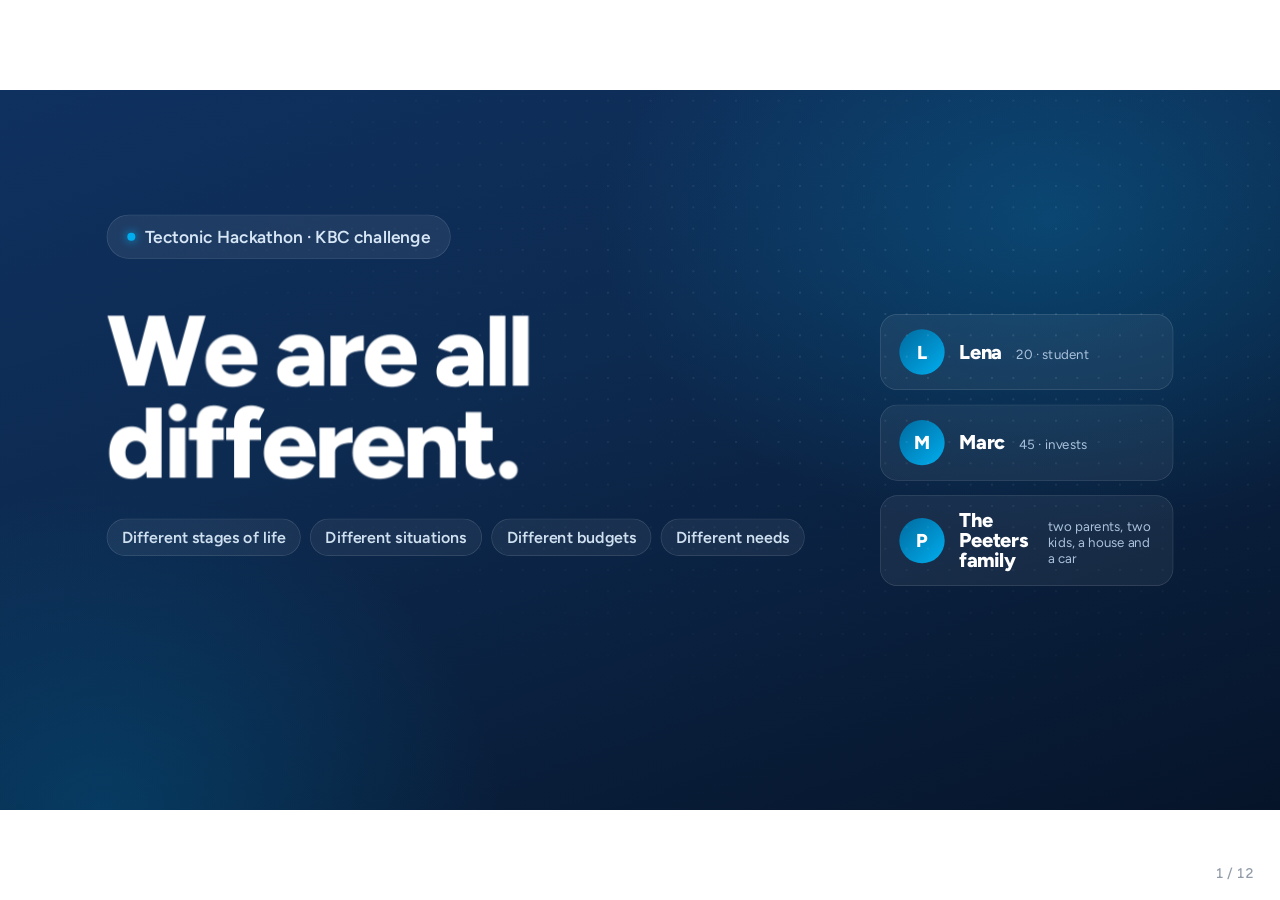
